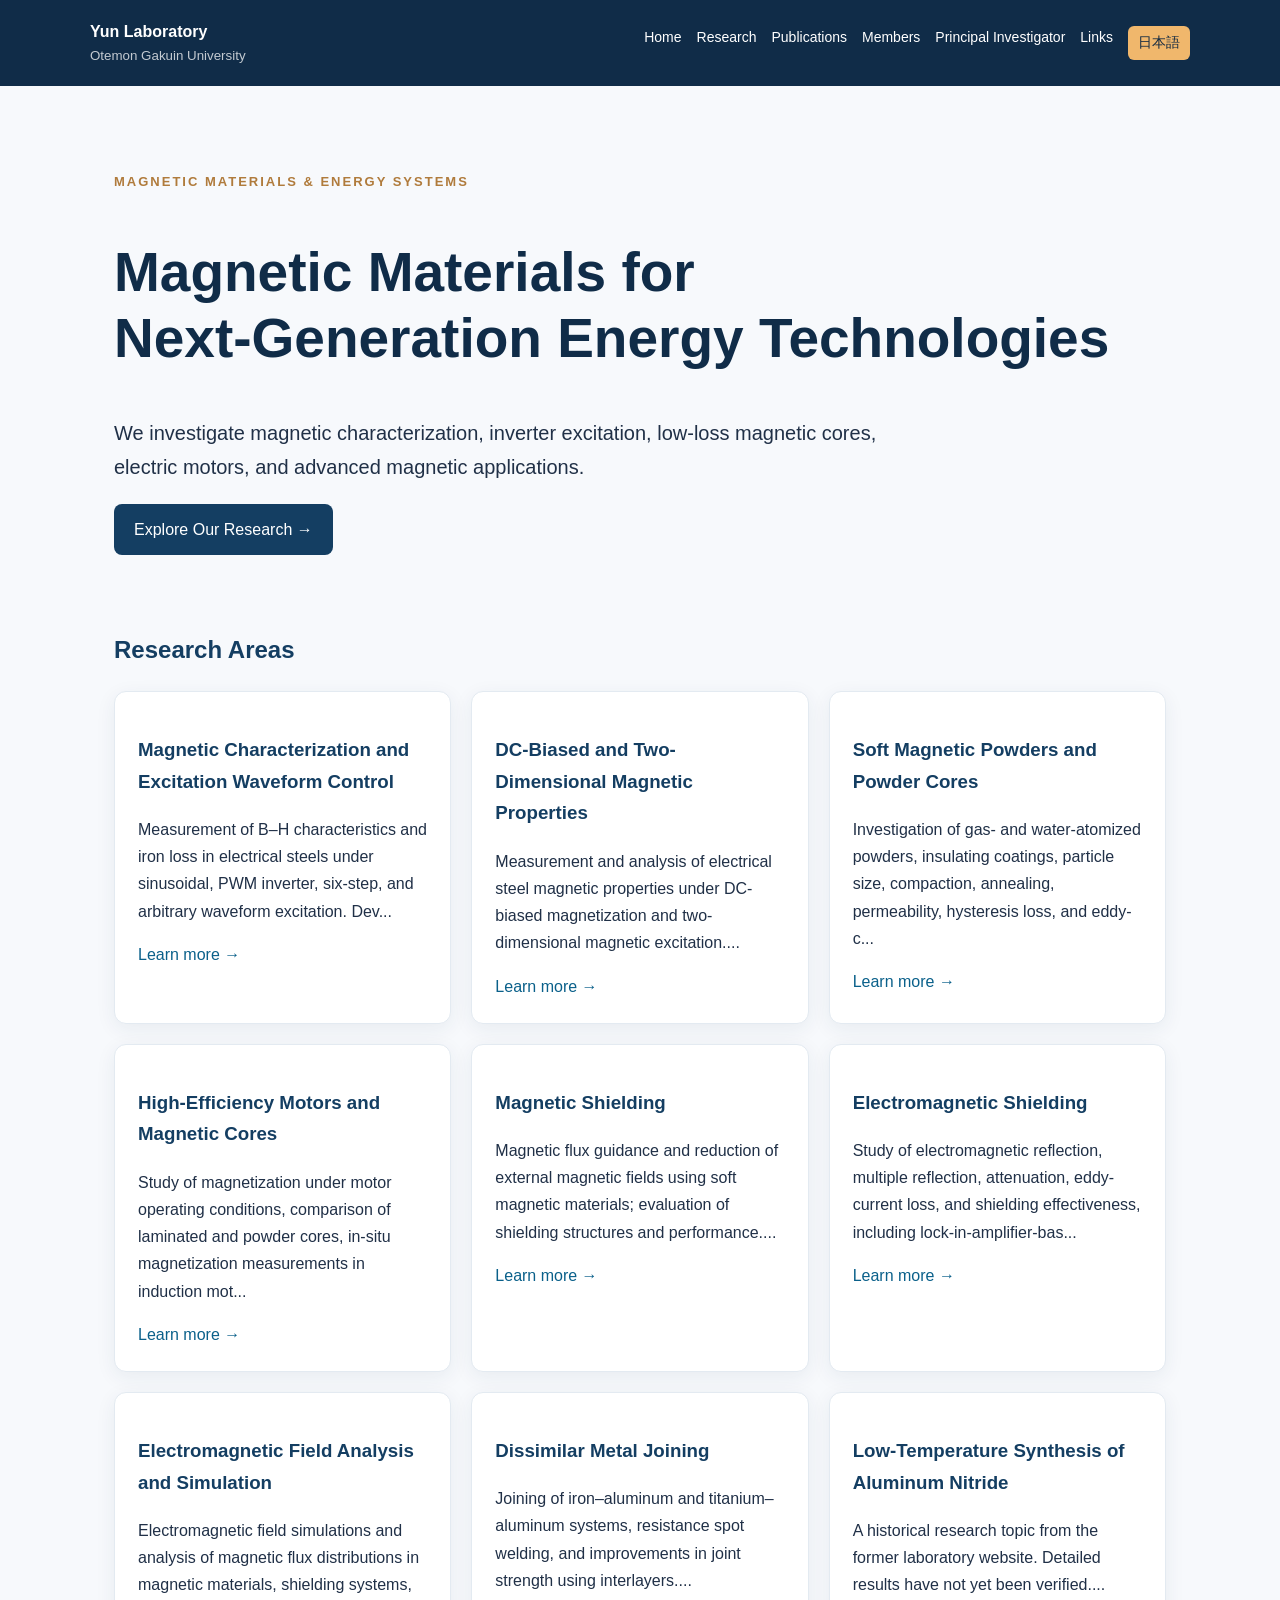
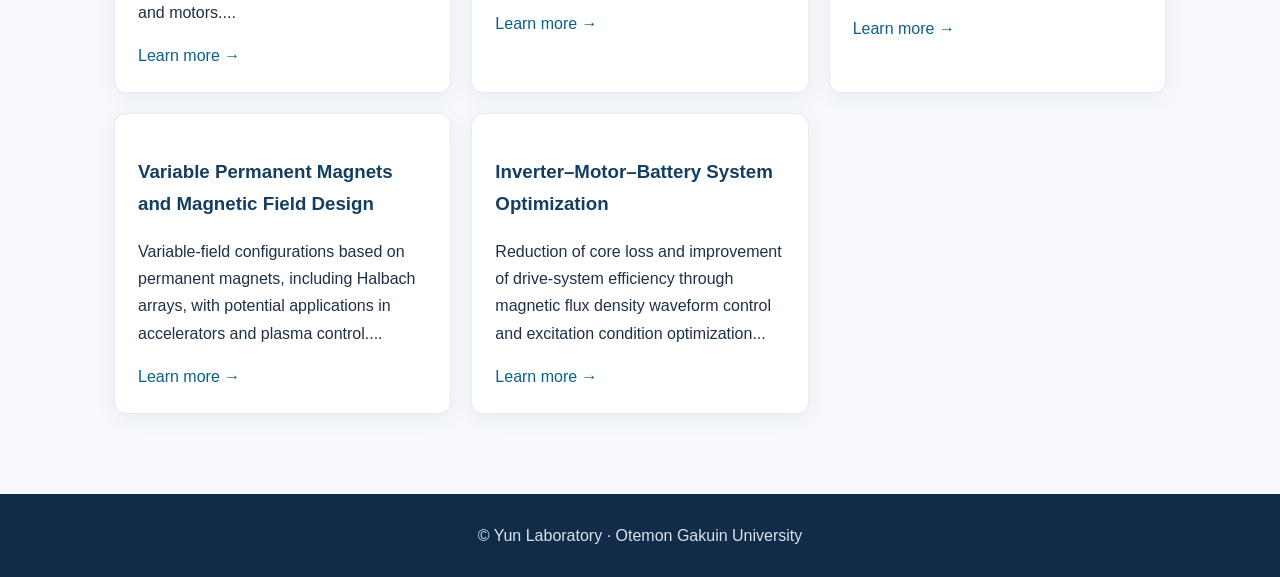
==== en/index.html @ 2924400c "Add files via upload" ====
<!doctype html><html lang="en"><head><meta charset="utf-8"><meta name="viewport" content="width=device-width, initial-scale=1"><title>Home | Yun Laboratory</title><meta name="description" content="Yun Laboratory at Otemon Gakuin University: magnetic materials, magnetic measurement, inverter excitation, and energy systems."><link rel="stylesheet" href="style.css"></head><body><header><a href="index.html"><strong>Yun Laboratory</strong><small>Otemon Gakuin University</small></a><nav><a href="index.html">Home</a><a href="research.html">Research</a><a href="publications.html">Publications</a><a href="members.html">Members</a><a href="profile.html">Principal Investigator</a><a href="links.html">Links</a><a class="lang" href="../index.html">日本語</a></nav></header><main><section class="hero"><div class="eyebrow">MAGNETIC MATERIALS & ENERGY SYSTEMS</div><h1>Magnetic Materials for<br>Next-Generation Energy Technologies</h1><p class="lead">We investigate magnetic characterization, inverter excitation, low-loss magnetic cores, electric motors, and advanced magnetic applications.</p><a class="button" href="research.html">Explore Our Research →</a></section><h2>Research Areas</h2><div class="grid"><div class="card"><h3>Magnetic Characterization and Excitation Waveform Control</h3><p>Measurement of B–H characteristics and iron loss in electrical steels under sinusoidal, PWM inverter, six-step, and arbitrary waveform excitation. Dev...</p><a href="research.html#topic1">Learn more →</a></div><div class="card"><h3>DC-Biased and Two-Dimensional Magnetic Properties</h3><p>Measurement and analysis of electrical steel magnetic properties under DC-biased magnetization and two-dimensional magnetic excitation....</p><a href="research.html#topic2">Learn more →</a></div><div class="card"><h3>Soft Magnetic Powders and Powder Cores</h3><p>Investigation of gas- and water-atomized powders, insulating coatings, particle size, compaction, annealing, permeability, hysteresis loss, and eddy-c...</p><a href="research.html#topic3">Learn more →</a></div><div class="card"><h3>High-Efficiency Motors and Magnetic Cores</h3><p>Study of magnetization under motor operating conditions, comparison of laminated and powder cores, in-situ magnetization measurements in induction mot...</p><a href="research.html#topic4">Learn more →</a></div><div class="card"><h3>Magnetic Shielding</h3><p>Magnetic flux guidance and reduction of external magnetic fields using soft magnetic materials; evaluation of shielding structures and performance....</p><a href="research.html#topic5">Learn more →</a></div><div class="card"><h3>Electromagnetic Shielding</h3><p>Study of electromagnetic reflection, multiple reflection, attenuation, eddy-current loss, and shielding effectiveness, including lock-in-amplifier-bas...</p><a href="research.html#topic6">Learn more →</a></div><div class="card"><h3>Electromagnetic Field Analysis and Simulation</h3><p>Electromagnetic field simulations and analysis of magnetic flux distributions in magnetic materials, shielding systems, and motors....</p><a href="research.html#topic7">Learn more →</a></div><div class="card"><h3>Dissimilar Metal Joining</h3><p>Joining of iron–aluminum and titanium–aluminum systems, resistance spot welding, and improvements in joint strength using interlayers....</p><a href="research.html#topic8">Learn more →</a></div><div class="card"><h3>Low-Temperature Synthesis of Aluminum Nitride</h3><p>A historical research topic from the former laboratory website. Detailed results have not yet been verified....</p><a href="research.html#topic9">Learn more →</a></div><div class="card"><h3>Variable Permanent Magnets and Magnetic Field Design</h3><p>Variable-field configurations based on permanent magnets, including Halbach arrays, with potential applications in accelerators and plasma control....</p><a href="research.html#topic10">Learn more →</a></div><div class="card"><h3>Inverter–Motor–Battery System Optimization</h3><p>Reduction of core loss and improvement of drive-system efficiency through magnetic flux density waveform control and excitation condition optimization...</p><a href="research.html#topic11">Learn more →</a></div></div></main><footer>© Yun Laboratory · Otemon Gakuin University</footer></body></html>
---- en/style.css ----
*{box-sizing:border-box}body{margin:0;font-family:Arial,"Helvetica Neue",sans-serif;color:#203047;background:#f7f9fc;line-height:1.7}header{background:#102c48;color:white;padding:18px max(24px,calc((100vw - 1100px)/2));display:flex;align-items:center;justify-content:space-between;gap:18px;flex-wrap:wrap}header a{color:white;text-decoration:none}header small{display:block;opacity:.75}nav{display:flex;flex-wrap:wrap;gap:15px;font-size:14px}.lang{background:#f0b76c;color:#132a42;padding:5px 10px;border-radius:6px}main{max-width:1100px;margin:auto;padding:55px 24px 80px}h1{font-size:clamp(32px,5vw,55px);line-height:1.2;color:#102c48}h2{color:#143e62}h3{color:#143e62}.eyebrow{color:#b07b3c;letter-spacing:2px;font-weight:bold;font-size:13px}.lead{font-size:20px;max-width:820px}.grid{display:grid;grid-template-columns:repeat(auto-fit,minmax(260px,1fr));gap:20px}.card{background:white;border:1px solid #e3eaf1;border-radius:12px;padding:23px;box-shadow:0 5px 20px #1d355012}.card a{color:#0a608a;text-decoration:none}.card img{width:100%;max-height:210px;object-fit:contain}.hero{padding:30px 0 55px}.muted{color:#68788b}footer{background:#102c48;color:#d9e3ed;text-align:center;padding:28px}a{color:#12608a}.research-card{margin-bottom:20px}.research-card .photos{display:flex;flex-wrap:wrap;gap:12px}.research-card img{width:180px;max-width:100%;height:140px;object-fit:contain;background:#f3f6fa;border-radius:8px}.button{display:inline-block;background:#143e62;color:white;padding:12px 20px;border-radius:8px;text-decoration:none}
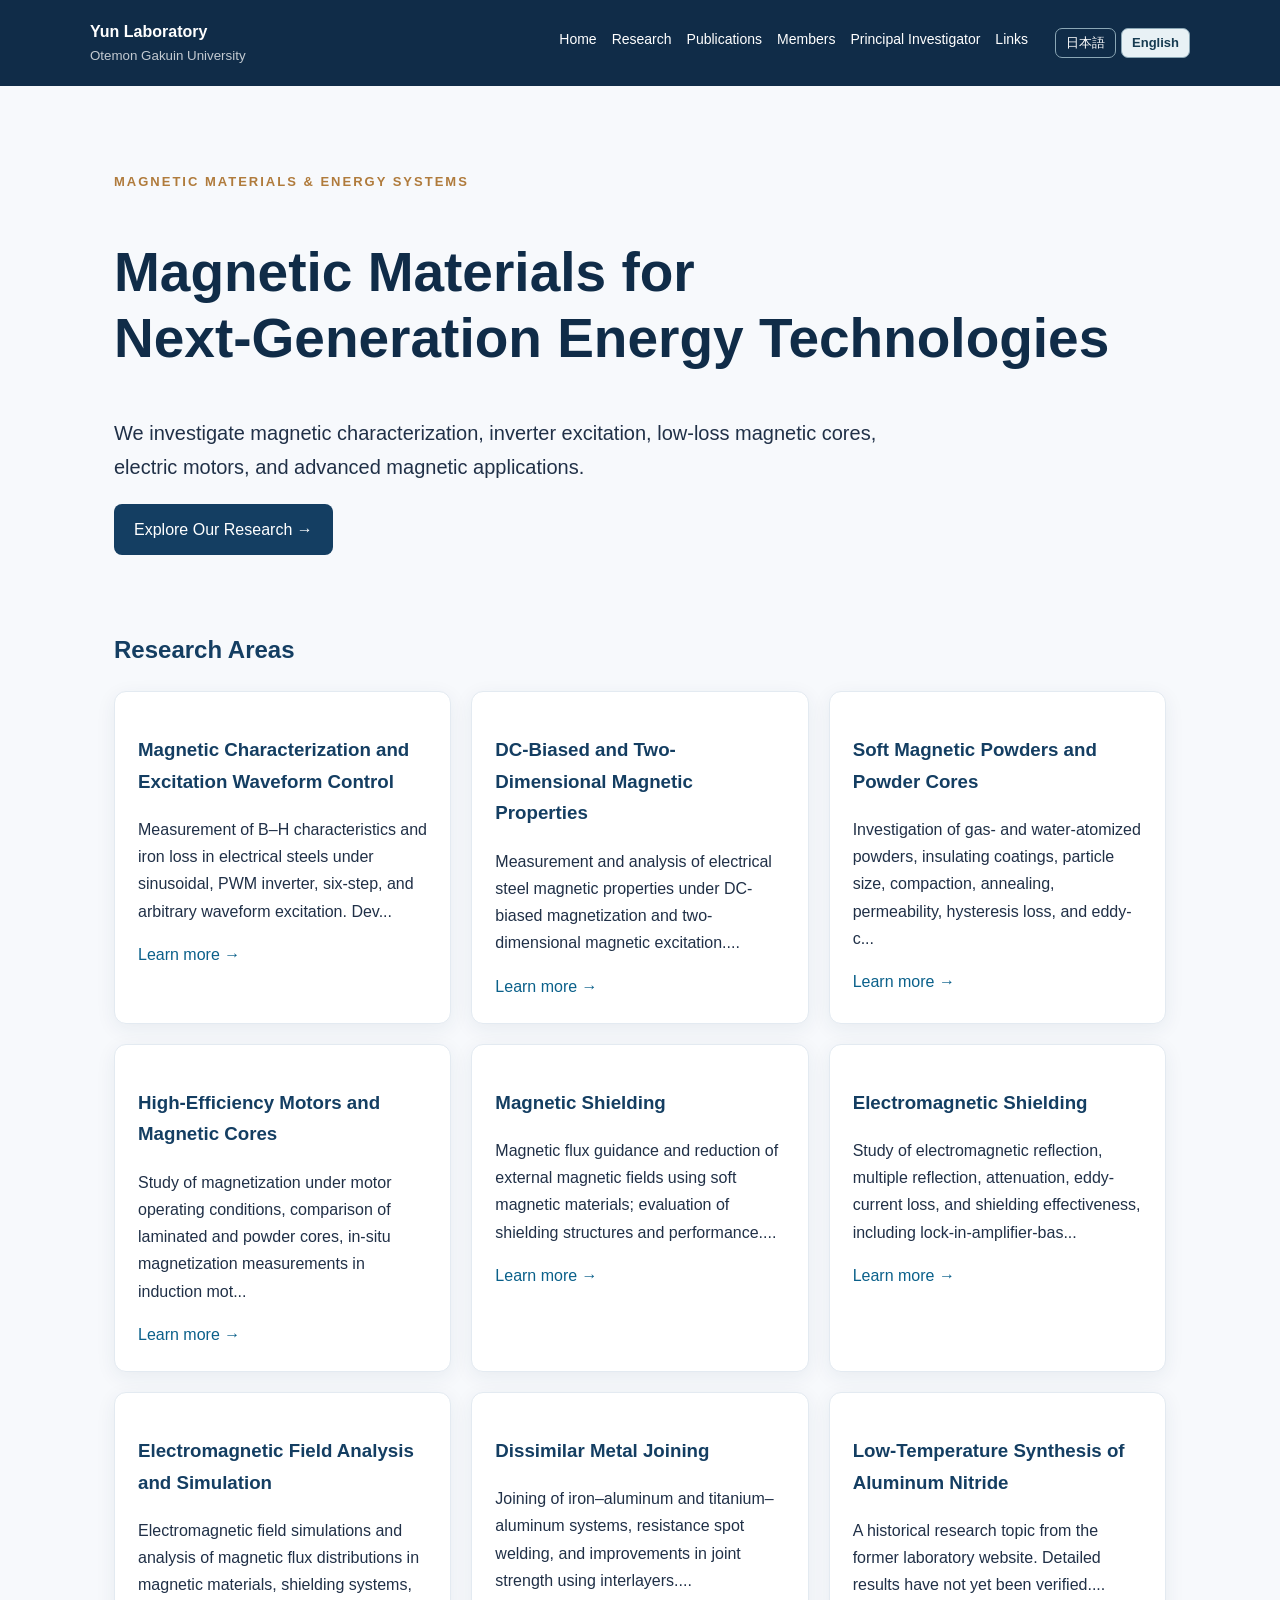
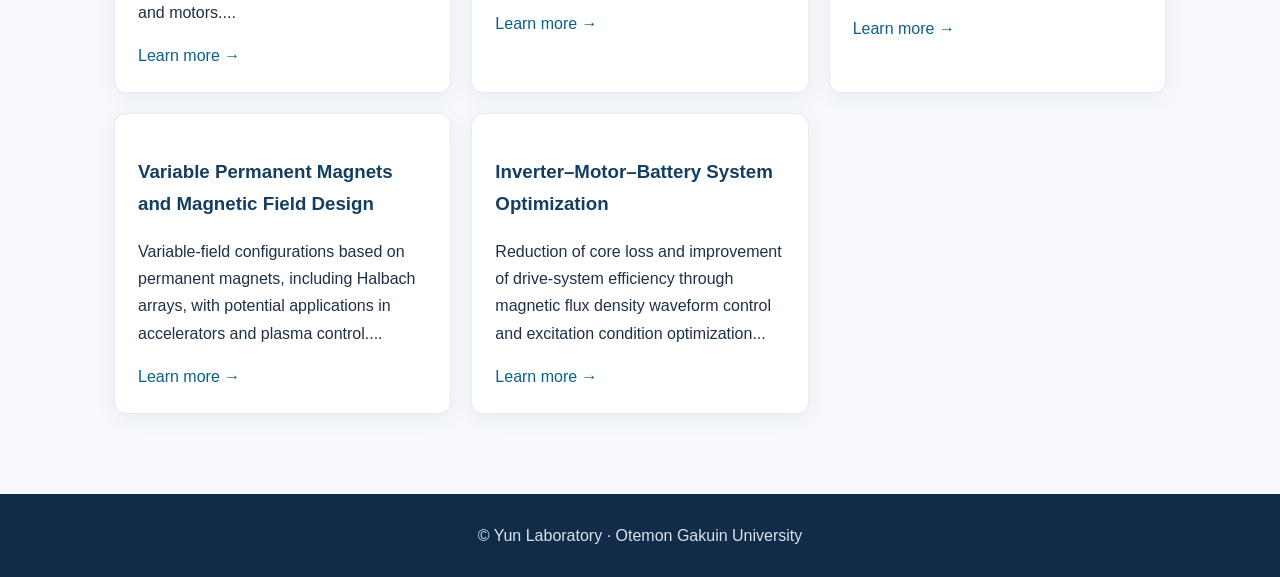
==== commit ee638ba0: "Add files via upload" ====
--- a/en/index.html
+++ b/en/index.html
@@ -1 +1 @@
-<!doctype html><html lang="en"><head><meta charset="utf-8"><meta name="viewport" content="width=device-width, initial-scale=1"><title>Home | Yun Laboratory</title><meta name="description" content="Yun Laboratory at Otemon Gakuin University: magnetic materials, magnetic measurement, inverter excitation, and energy systems."><link rel="stylesheet" href="style.css"></head><body><header><a href="index.html"><strong>Yun Laboratory</strong><small>Otemon Gakuin University</small></a><nav><a href="index.html">Home</a><a href="research.html">Research</a><a href="publications.html">Publications</a><a href="members.html">Members</a><a href="profile.html">Principal Investigator</a><a href="links.html">Links</a><a class="lang" href="../index.html">日本語</a></nav></header><main><section class="hero"><div class="eyebrow">MAGNETIC MATERIALS & ENERGY SYSTEMS</div><h1>Magnetic Materials for<br>Next-Generation Energy Technologies</h1><p class="lead">We investigate magnetic characterization, inverter excitation, low-loss magnetic cores, electric motors, and advanced magnetic applications.</p><a class="button" href="research.html">Explore Our Research →</a></section><h2>Research Areas</h2><div class="grid"><div class="card"><h3>Magnetic Characterization and Excitation Waveform Control</h3><p>Measurement of B–H characteristics and iron loss in electrical steels under sinusoidal, PWM inverter, six-step, and arbitrary waveform excitation. Dev...</p><a href="research.html#topic1">Learn more →</a></div><div class="card"><h3>DC-Biased and Two-Dimensional Magnetic Properties</h3><p>Measurement and analysis of electrical steel magnetic properties under DC-biased magnetization and two-dimensional magnetic excitation....</p><a href="research.html#topic2">Learn more →</a></div><div class="card"><h3>Soft Magnetic Powders and Powder Cores</h3><p>Investigation of gas- and water-atomized powders, insulating coatings, particle size, compaction, annealing, permeability, hysteresis loss, and eddy-c...</p><a href="research.html#topic3">Learn more →</a></div><div class="card"><h3>High-Efficiency Motors and Magnetic Cores</h3><p>Study of magnetization under motor operating conditions, comparison of laminated and powder cores, in-situ magnetization measurements in induction mot...</p><a href="research.html#topic4">Learn more →</a></div><div class="card"><h3>Magnetic Shielding</h3><p>Magnetic flux guidance and reduction of external magnetic fields using soft magnetic materials; evaluation of shielding structures and performance....</p><a href="research.html#topic5">Learn more →</a></div><div class="card"><h3>Electromagnetic Shielding</h3><p>Study of electromagnetic reflection, multiple reflection, attenuation, eddy-current loss, and shielding effectiveness, including lock-in-amplifier-bas...</p><a href="research.html#topic6">Learn more →</a></div><div class="card"><h3>Electromagnetic Field Analysis and Simulation</h3><p>Electromagnetic field simulations and analysis of magnetic flux distributions in magnetic materials, shielding systems, and motors....</p><a href="research.html#topic7">Learn more →</a></div><div class="card"><h3>Dissimilar Metal Joining</h3><p>Joining of iron–aluminum and titanium–aluminum systems, resistance spot welding, and improvements in joint strength using interlayers....</p><a href="research.html#topic8">Learn more →</a></div><div class="card"><h3>Low-Temperature Synthesis of Aluminum Nitride</h3><p>A historical research topic from the former laboratory website. Detailed results have not yet been verified....</p><a href="research.html#topic9">Learn more →</a></div><div class="card"><h3>Variable Permanent Magnets and Magnetic Field Design</h3><p>Variable-field configurations based on permanent magnets, including Halbach arrays, with potential applications in accelerators and plasma control....</p><a href="research.html#topic10">Learn more →</a></div><div class="card"><h3>Inverter–Motor–Battery System Optimization</h3><p>Reduction of core loss and improvement of drive-system efficiency through magnetic flux density waveform control and excitation condition optimization...</p><a href="research.html#topic11">Learn more →</a></div></div></main><footer>© Yun Laboratory · Otemon Gakuin University</footer></body></html>+<!doctype html><html lang="en"><head><meta charset="utf-8"><meta name="viewport" content="width=device-width, initial-scale=1"><title>Home | Yun Laboratory</title><meta name="description" content="Yun Laboratory at Otemon Gakuin University: magnetic materials, magnetic measurement, inverter excitation, and energy systems."><link rel="stylesheet" href="style.css"></head><body><header><a href="index.html"><strong>Yun Laboratory</strong><small>Otemon Gakuin University</small></a><nav><a href="index.html">Home</a><a href="research.html">Research</a><a href="publications.html">Publications</a><a href="members.html">Members</a><a href="profile.html">Principal Investigator</a><a href="links.html">Links</a><div class="language-switch" aria-label="Language"><a href="../index.html" lang="ja">日本語</a><a href="{en_target}" lang="en" aria-current="page">English</a></div></nav></header><main><section class="hero"><div class="eyebrow">MAGNETIC MATERIALS & ENERGY SYSTEMS</div><h1>Magnetic Materials for<br>Next-Generation Energy Technologies</h1><p class="lead">We investigate magnetic characterization, inverter excitation, low-loss magnetic cores, electric motors, and advanced magnetic applications.</p><a class="button" href="research.html">Explore Our Research →</a></section><h2>Research Areas</h2><div class="grid"><div class="card"><h3>Magnetic Characterization and Excitation Waveform Control</h3><p>Measurement of B–H characteristics and iron loss in electrical steels under sinusoidal, PWM inverter, six-step, and arbitrary waveform excitation. Dev...</p><a href="research.html#topic1">Learn more →</a></div><div class="card"><h3>DC-Biased and Two-Dimensional Magnetic Properties</h3><p>Measurement and analysis of electrical steel magnetic properties under DC-biased magnetization and two-dimensional magnetic excitation....</p><a href="research.html#topic2">Learn more →</a></div><div class="card"><h3>Soft Magnetic Powders and Powder Cores</h3><p>Investigation of gas- and water-atomized powders, insulating coatings, particle size, compaction, annealing, permeability, hysteresis loss, and eddy-c...</p><a href="research.html#topic3">Learn more →</a></div><div class="card"><h3>High-Efficiency Motors and Magnetic Cores</h3><p>Study of magnetization under motor operating conditions, comparison of laminated and powder cores, in-situ magnetization measurements in induction mot...</p><a href="research.html#topic4">Learn more →</a></div><div class="card"><h3>Magnetic Shielding</h3><p>Magnetic flux guidance and reduction of external magnetic fields using soft magnetic materials; evaluation of shielding structures and performance....</p><a href="research.html#topic5">Learn more →</a></div><div class="card"><h3>Electromagnetic Shielding</h3><p>Study of electromagnetic reflection, multiple reflection, attenuation, eddy-current loss, and shielding effectiveness, including lock-in-amplifier-bas...</p><a href="research.html#topic6">Learn more →</a></div><div class="card"><h3>Electromagnetic Field Analysis and Simulation</h3><p>Electromagnetic field simulations and analysis of magnetic flux distributions in magnetic materials, shielding systems, and motors....</p><a href="research.html#topic7">Learn more →</a></div><div class="card"><h3>Dissimilar Metal Joining</h3><p>Joining of iron–aluminum and titanium–aluminum systems, resistance spot welding, and improvements in joint strength using interlayers....</p><a href="research.html#topic8">Learn more →</a></div><div class="card"><h3>Low-Temperature Synthesis of Aluminum Nitride</h3><p>A historical research topic from the former laboratory website. Detailed results have not yet been verified....</p><a href="research.html#topic9">Learn more →</a></div><div class="card"><h3>Variable Permanent Magnets and Magnetic Field Design</h3><p>Variable-field configurations based on permanent magnets, including Halbach arrays, with potential applications in accelerators and plasma control....</p><a href="research.html#topic10">Learn more →</a></div><div class="card"><h3>Inverter–Motor–Battery System Optimization</h3><p>Reduction of core loss and improvement of drive-system efficiency through magnetic flux density waveform control and excitation condition optimization...</p><a href="research.html#topic11">Learn more →</a></div></div></main><footer>© Yun Laboratory · Otemon Gakuin University</footer></body></html>
--- a/en/style.css
+++ b/en/style.css
@@ -1 +1,3 @@
-*{box-sizing:border-box}body{margin:0;font-family:Arial,"Helvetica Neue",sans-serif;color:#203047;background:#f7f9fc;line-height:1.7}header{background:#102c48;color:white;padding:18px max(24px,calc((100vw - 1100px)/2));display:flex;align-items:center;justify-content:space-between;gap:18px;flex-wrap:wrap}header a{color:white;text-decoration:none}header small{display:block;opacity:.75}nav{display:flex;flex-wrap:wrap;gap:15px;font-size:14px}.lang{background:#f0b76c;color:#132a42;padding:5px 10px;border-radius:6px}main{max-width:1100px;margin:auto;padding:55px 24px 80px}h1{font-size:clamp(32px,5vw,55px);line-height:1.2;color:#102c48}h2{color:#143e62}h3{color:#143e62}.eyebrow{color:#b07b3c;letter-spacing:2px;font-weight:bold;font-size:13px}.lead{font-size:20px;max-width:820px}.grid{display:grid;grid-template-columns:repeat(auto-fit,minmax(260px,1fr));gap:20px}.card{background:white;border:1px solid #e3eaf1;border-radius:12px;padding:23px;box-shadow:0 5px 20px #1d355012}.card a{color:#0a608a;text-decoration:none}.card img{width:100%;max-height:210px;object-fit:contain}.hero{padding:30px 0 55px}.muted{color:#68788b}footer{background:#102c48;color:#d9e3ed;text-align:center;padding:28px}a{color:#12608a}.research-card{margin-bottom:20px}.research-card .photos{display:flex;flex-wrap:wrap;gap:12px}.research-card img{width:180px;max-width:100%;height:140px;object-fit:contain;background:#f3f6fa;border-radius:8px}.button{display:inline-block;background:#143e62;color:white;padding:12px 20px;border-radius:8px;text-decoration:none}+*{box-sizing:border-box}body{margin:0;font-family:Arial,"Helvetica Neue",sans-serif;color:#203047;background:#f7f9fc;line-height:1.7}header{background:#102c48;color:white;padding:18px max(24px,calc((100vw - 1100px)/2));display:flex;align-items:center;justify-content:space-between;gap:18px;flex-wrap:wrap}header a{color:white;text-decoration:none}header small{display:block;opacity:.75}nav{display:flex;flex-wrap:wrap;gap:15px;font-size:14px}.lang{background:#f0b76c;color:#132a42;padding:5px 10px;border-radius:6px}main{max-width:1100px;margin:auto;padding:55px 24px 80px}h1{font-size:clamp(32px,5vw,55px);line-height:1.2;color:#102c48}h2{color:#143e62}h3{color:#143e62}.eyebrow{color:#b07b3c;letter-spacing:2px;font-weight:bold;font-size:13px}.lead{font-size:20px;max-width:820px}.grid{display:grid;grid-template-columns:repeat(auto-fit,minmax(260px,1fr));gap:20px}.card{background:white;border:1px solid #e3eaf1;border-radius:12px;padding:23px;box-shadow:0 5px 20px #1d355012}.card a{color:#0a608a;text-decoration:none}.card img{width:100%;max-height:210px;object-fit:contain}.hero{padding:30px 0 55px}.muted{color:#68788b}footer{background:#102c48;color:#d9e3ed;text-align:center;padding:28px}a{color:#12608a}.research-card{margin-bottom:20px}.research-card .photos{display:flex;flex-wrap:wrap;gap:12px}.research-card img{width:180px;max-width:100%;height:140px;object-fit:contain;background:#f3f6fa;border-radius:8px}.button{display:inline-block;background:#143e62;color:white;padding:12px 20px;border-radius:8px;text-decoration:none}
+/* Language switch */
+.language-switch{display:inline-flex;gap:5px;align-items:center;margin-left:12px;white-space:nowrap} .language-switch a{display:inline-block;padding:6px 10px;border:1px solid #8ba7b5;border-radius:7px;text-decoration:none;font-size:13px;line-height:1.2;color:inherit}.language-switch a[aria-current="page"]{background:#e8f1f5;color:#163b51;font-weight:700}@media(max-width:760px){.language-switch{margin:8px 0;flex-wrap:wrap}}
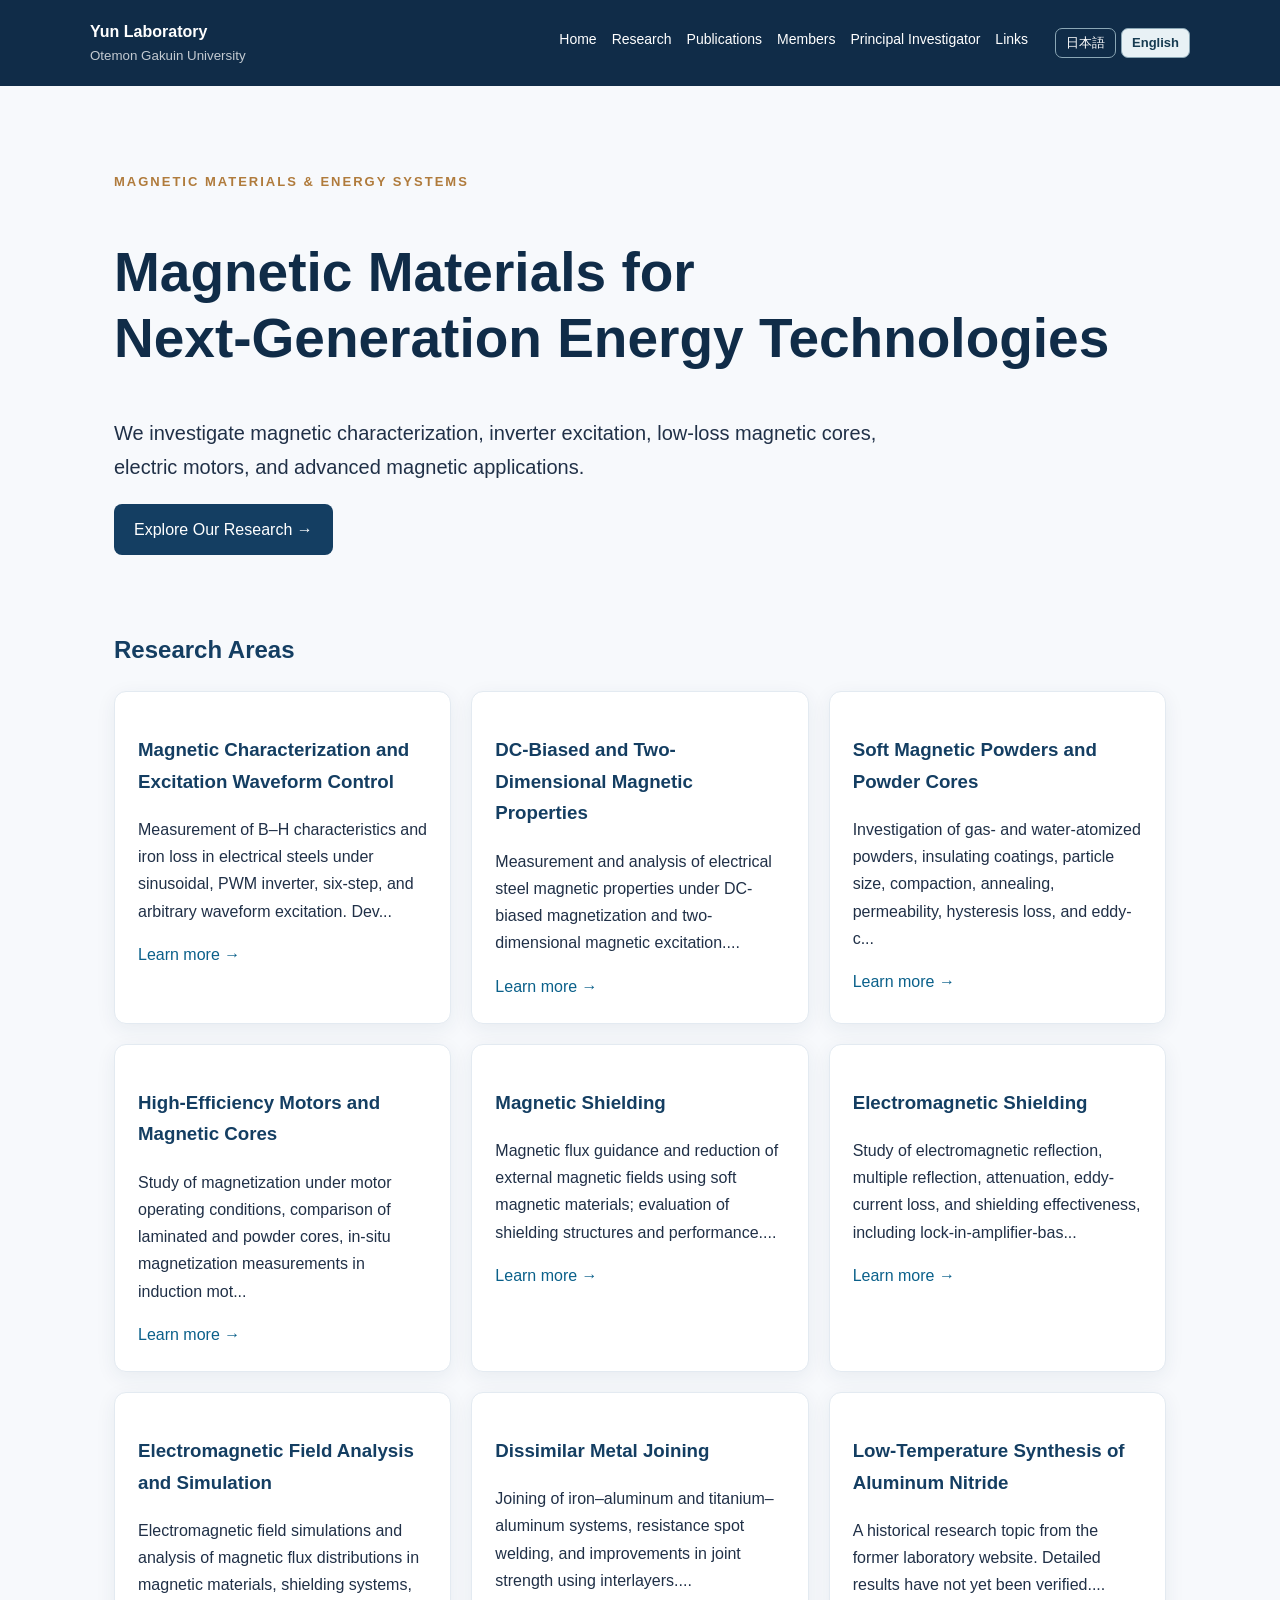
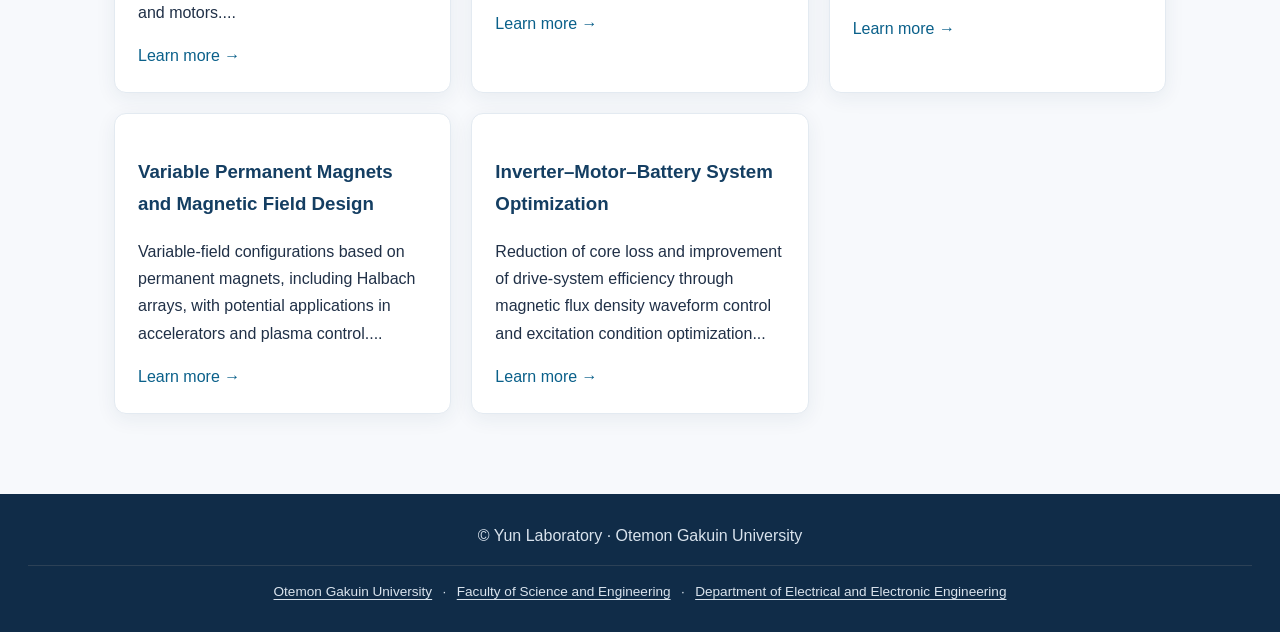
==== commit 69edd8dd: "Add files via upload" ====
--- a/en/index.html
+++ b/en/index.html
@@ -1 +1 @@
-<!doctype html><html lang="en"><head><meta charset="utf-8"><meta name="viewport" content="width=device-width, initial-scale=1"><title>Home | Yun Laboratory</title><meta name="description" content="Yun Laboratory at Otemon Gakuin University: magnetic materials, magnetic measurement, inverter excitation, and energy systems."><link rel="stylesheet" href="style.css"></head><body><header><a href="index.html"><strong>Yun Laboratory</strong><small>Otemon Gakuin University</small></a><nav><a href="index.html">Home</a><a href="research.html">Research</a><a href="publications.html">Publications</a><a href="members.html">Members</a><a href="profile.html">Principal Investigator</a><a href="links.html">Links</a><div class="language-switch" aria-label="Language"><a href="../index.html" lang="ja">日本語</a><a href="{en_target}" lang="en" aria-current="page">English</a></div></nav></header><main><section class="hero"><div class="eyebrow">MAGNETIC MATERIALS & ENERGY SYSTEMS</div><h1>Magnetic Materials for<br>Next-Generation Energy Technologies</h1><p class="lead">We investigate magnetic characterization, inverter excitation, low-loss magnetic cores, electric motors, and advanced magnetic applications.</p><a class="button" href="research.html">Explore Our Research →</a></section><h2>Research Areas</h2><div class="grid"><div class="card"><h3>Magnetic Characterization and Excitation Waveform Control</h3><p>Measurement of B–H characteristics and iron loss in electrical steels under sinusoidal, PWM inverter, six-step, and arbitrary waveform excitation. Dev...</p><a href="research.html#topic1">Learn more →</a></div><div class="card"><h3>DC-Biased and Two-Dimensional Magnetic Properties</h3><p>Measurement and analysis of electrical steel magnetic properties under DC-biased magnetization and two-dimensional magnetic excitation....</p><a href="research.html#topic2">Learn more →</a></div><div class="card"><h3>Soft Magnetic Powders and Powder Cores</h3><p>Investigation of gas- and water-atomized powders, insulating coatings, particle size, compaction, annealing, permeability, hysteresis loss, and eddy-c...</p><a href="research.html#topic3">Learn more →</a></div><div class="card"><h3>High-Efficiency Motors and Magnetic Cores</h3><p>Study of magnetization under motor operating conditions, comparison of laminated and powder cores, in-situ magnetization measurements in induction mot...</p><a href="research.html#topic4">Learn more →</a></div><div class="card"><h3>Magnetic Shielding</h3><p>Magnetic flux guidance and reduction of external magnetic fields using soft magnetic materials; evaluation of shielding structures and performance....</p><a href="research.html#topic5">Learn more →</a></div><div class="card"><h3>Electromagnetic Shielding</h3><p>Study of electromagnetic reflection, multiple reflection, attenuation, eddy-current loss, and shielding effectiveness, including lock-in-amplifier-bas...</p><a href="research.html#topic6">Learn more →</a></div><div class="card"><h3>Electromagnetic Field Analysis and Simulation</h3><p>Electromagnetic field simulations and analysis of magnetic flux distributions in magnetic materials, shielding systems, and motors....</p><a href="research.html#topic7">Learn more →</a></div><div class="card"><h3>Dissimilar Metal Joining</h3><p>Joining of iron–aluminum and titanium–aluminum systems, resistance spot welding, and improvements in joint strength using interlayers....</p><a href="research.html#topic8">Learn more →</a></div><div class="card"><h3>Low-Temperature Synthesis of Aluminum Nitride</h3><p>A historical research topic from the former laboratory website. Detailed results have not yet been verified....</p><a href="research.html#topic9">Learn more →</a></div><div class="card"><h3>Variable Permanent Magnets and Magnetic Field Design</h3><p>Variable-field configurations based on permanent magnets, including Halbach arrays, with potential applications in accelerators and plasma control....</p><a href="research.html#topic10">Learn more →</a></div><div class="card"><h3>Inverter–Motor–Battery System Optimization</h3><p>Reduction of core loss and improvement of drive-system efficiency through magnetic flux density waveform control and excitation condition optimization...</p><a href="research.html#topic11">Learn more →</a></div></div></main><footer>© Yun Laboratory · Otemon Gakuin University</footer></body></html>+<!doctype html><html lang="en"><head><meta charset="utf-8"><meta name="viewport" content="width=device-width, initial-scale=1"><title>Home | Yun Laboratory</title><meta name="description" content="Yun Laboratory at Otemon Gakuin University: magnetic materials, magnetic measurement, inverter excitation, and energy systems."><link rel="stylesheet" href="style.css"></head><body><header><a href="index.html"><strong>Yun Laboratory</strong><small>Otemon Gakuin University</small></a><nav><a href="index.html">Home</a><a href="research.html">Research</a><a href="publications.html">Publications</a><a href="members.html">Members</a><a href="profile.html">Principal Investigator</a><a href="links.html">Links</a><div class="language-switch" aria-label="Language"><a href="../index.html" lang="ja">日本語</a><a href="index.html" lang="en" aria-current="page">English</a></div></nav></header><main><section class="hero"><div class="eyebrow">MAGNETIC MATERIALS & ENERGY SYSTEMS</div><h1>Magnetic Materials for<br>Next-Generation Energy Technologies</h1><p class="lead">We investigate magnetic characterization, inverter excitation, low-loss magnetic cores, electric motors, and advanced magnetic applications.</p><a class="button" href="research.html">Explore Our Research →</a></section><h2>Research Areas</h2><div class="grid"><div class="card"><h3>Magnetic Characterization and Excitation Waveform Control</h3><p>Measurement of B–H characteristics and iron loss in electrical steels under sinusoidal, PWM inverter, six-step, and arbitrary waveform excitation. Dev...</p><a href="research.html#topic1">Learn more →</a></div><div class="card"><h3>DC-Biased and Two-Dimensional Magnetic Properties</h3><p>Measurement and analysis of electrical steel magnetic properties under DC-biased magnetization and two-dimensional magnetic excitation....</p><a href="research.html#topic2">Learn more →</a></div><div class="card"><h3>Soft Magnetic Powders and Powder Cores</h3><p>Investigation of gas- and water-atomized powders, insulating coatings, particle size, compaction, annealing, permeability, hysteresis loss, and eddy-c...</p><a href="research.html#topic3">Learn more →</a></div><div class="card"><h3>High-Efficiency Motors and Magnetic Cores</h3><p>Study of magnetization under motor operating conditions, comparison of laminated and powder cores, in-situ magnetization measurements in induction mot...</p><a href="research.html#topic4">Learn more →</a></div><div class="card"><h3>Magnetic Shielding</h3><p>Magnetic flux guidance and reduction of external magnetic fields using soft magnetic materials; evaluation of shielding structures and performance....</p><a href="research.html#topic5">Learn more →</a></div><div class="card"><h3>Electromagnetic Shielding</h3><p>Study of electromagnetic reflection, multiple reflection, attenuation, eddy-current loss, and shielding effectiveness, including lock-in-amplifier-bas...</p><a href="research.html#topic6">Learn more →</a></div><div class="card"><h3>Electromagnetic Field Analysis and Simulation</h3><p>Electromagnetic field simulations and analysis of magnetic flux distributions in magnetic materials, shielding systems, and motors....</p><a href="research.html#topic7">Learn more →</a></div><div class="card"><h3>Dissimilar Metal Joining</h3><p>Joining of iron–aluminum and titanium–aluminum systems, resistance spot welding, and improvements in joint strength using interlayers....</p><a href="research.html#topic8">Learn more →</a></div><div class="card"><h3>Low-Temperature Synthesis of Aluminum Nitride</h3><p>A historical research topic from the former laboratory website. Detailed results have not yet been verified....</p><a href="research.html#topic9">Learn more →</a></div><div class="card"><h3>Variable Permanent Magnets and Magnetic Field Design</h3><p>Variable-field configurations based on permanent magnets, including Halbach arrays, with potential applications in accelerators and plasma control....</p><a href="research.html#topic10">Learn more →</a></div><div class="card"><h3>Inverter–Motor–Battery System Optimization</h3><p>Reduction of core loss and improvement of drive-system efficiency through magnetic flux density waveform control and excitation condition optimization...</p><a href="research.html#topic11">Learn more →</a></div></div></main><footer>© Yun Laboratory · Otemon Gakuin University<div class="institution-links"><a href="https://www.otemon.ac.jp/" target="_blank" rel="noopener noreferrer">Otemon Gakuin University</a> · <a href="https://www.otemon.ac.jp/english/fg/faculties" target="_blank" rel="noopener noreferrer">Faculty of Science and Engineering</a> · <a href="https://www.otemon.ac.jp/english/fg/faculties" target="_blank" rel="noopener noreferrer">Department of Electrical and Electronic Engineering</a></div></footer></body></html>
--- a/en/style.css
+++ b/en/style.css
@@ -1,3 +1,8 @@
 *{box-sizing:border-box}body{margin:0;font-family:Arial,"Helvetica Neue",sans-serif;color:#203047;background:#f7f9fc;line-height:1.7}header{background:#102c48;color:white;padding:18px max(24px,calc((100vw - 1100px)/2));display:flex;align-items:center;justify-content:space-between;gap:18px;flex-wrap:wrap}header a{color:white;text-decoration:none}header small{display:block;opacity:.75}nav{display:flex;flex-wrap:wrap;gap:15px;font-size:14px}.lang{background:#f0b76c;color:#132a42;padding:5px 10px;border-radius:6px}main{max-width:1100px;margin:auto;padding:55px 24px 80px}h1{font-size:clamp(32px,5vw,55px);line-height:1.2;color:#102c48}h2{color:#143e62}h3{color:#143e62}.eyebrow{color:#b07b3c;letter-spacing:2px;font-weight:bold;font-size:13px}.lead{font-size:20px;max-width:820px}.grid{display:grid;grid-template-columns:repeat(auto-fit,minmax(260px,1fr));gap:20px}.card{background:white;border:1px solid #e3eaf1;border-radius:12px;padding:23px;box-shadow:0 5px 20px #1d355012}.card a{color:#0a608a;text-decoration:none}.card img{width:100%;max-height:210px;object-fit:contain}.hero{padding:30px 0 55px}.muted{color:#68788b}footer{background:#102c48;color:#d9e3ed;text-align:center;padding:28px}a{color:#12608a}.research-card{margin-bottom:20px}.research-card .photos{display:flex;flex-wrap:wrap;gap:12px}.research-card img{width:180px;max-width:100%;height:140px;object-fit:contain;background:#f3f6fa;border-radius:8px}.button{display:inline-block;background:#143e62;color:white;padding:12px 20px;border-radius:8px;text-decoration:none}
 /* Language switch */
 .language-switch{display:inline-flex;gap:5px;align-items:center;margin-left:12px;white-space:nowrap} .language-switch a{display:inline-block;padding:6px 10px;border:1px solid #8ba7b5;border-radius:7px;text-decoration:none;font-size:13px;line-height:1.2;color:inherit}.language-switch a[aria-current="page"]{background:#e8f1f5;color:#163b51;font-weight:700}@media(max-width:760px){.language-switch{margin:8px 0;flex-wrap:wrap}}
+
+/* University affiliation links */
+.institution-links{display:flex;justify-content:center;align-items:center;flex-wrap:wrap;gap:.35rem .65rem;margin-top:1rem;padding-top:.85rem;border-top:1px solid rgba(128,128,128,.25);font-size:.85rem;line-height:1.8}
+.institution-links a{color:inherit;text-decoration:underline;text-underline-offset:3px}
+.institution-links a:hover{opacity:.75}
